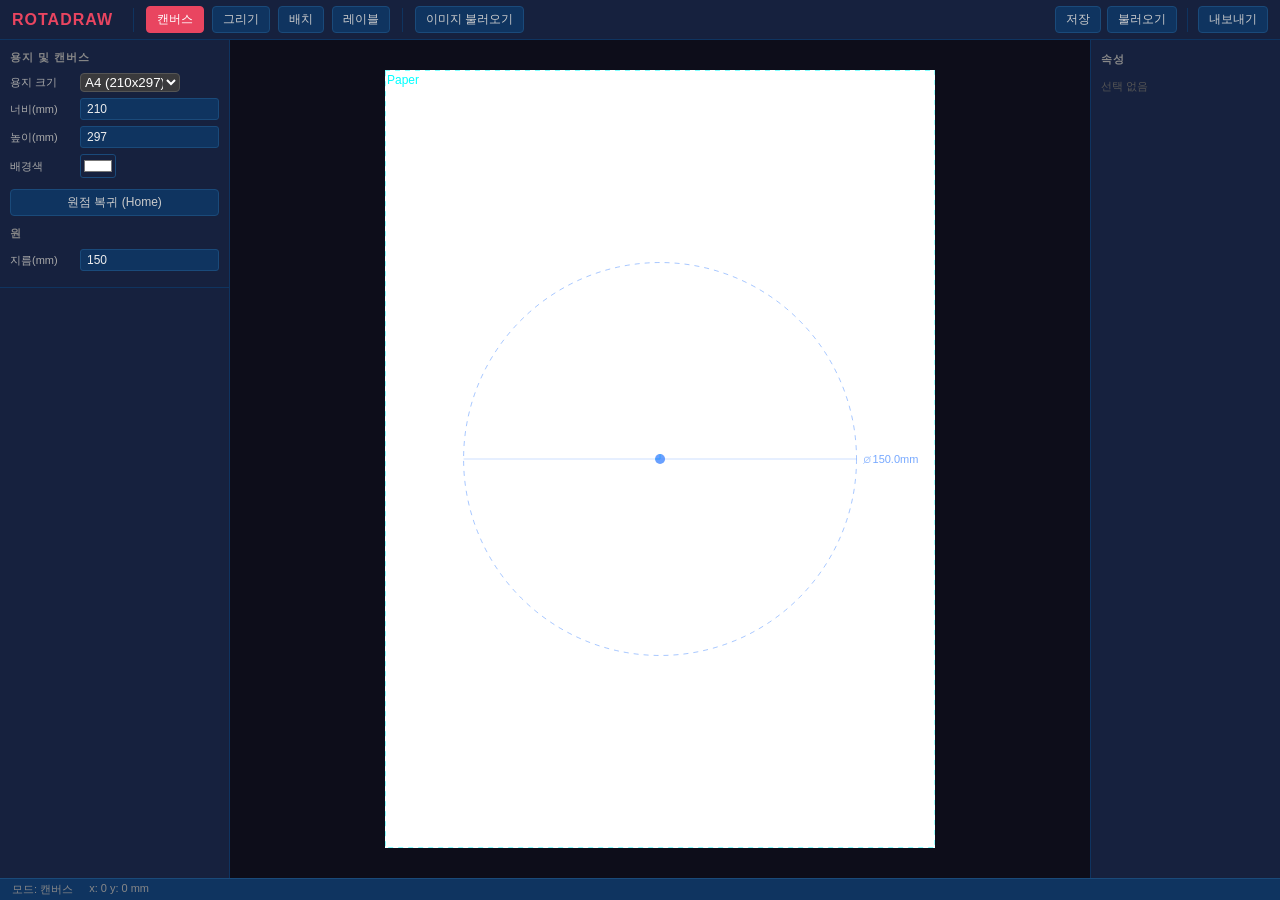
==== index.html @ 568aac41 "1" ====
<!DOCTYPE html>
<html lang="ko">
<head>
<meta charset="UTF-8">
<title>Rotadraw Designer</title>
<link rel="stylesheet" href="css/style.css">
</head>
<body>
<div id="topbar">
  <h1>ROTADRAW</h1>
  <div class="tb-sep"></div>
  <button class="tb-btn active" id="mode-canvas" onclick="setMode('canvas')">캔버스</button>
  <button class="tb-btn" id="mode-draw" onclick="setMode('draw')">그리기</button>
  <button class="tb-btn" id="mode-arrange" onclick="setMode('arrange')">배치</button>
  <button class="tb-btn" id="mode-label" onclick="setMode('label')">레이블</button>
  <div class="tb-sep"></div>
  <button class="tb-btn" onclick="document.getElementById('img-input').click()">이미지 불러오기</button>
  <div id="tb-right">
    <button class="tb-btn" onclick="saveProject()">저장</button>
    <button class="tb-btn" onclick="loadProject()">불러오기</button>
    <div class="tb-sep"></div>
    <button class="tb-btn" onclick="showExportModal()">내보내기</button>
  </div>
</div>
<div id="main">
  <div id="left-panel">
    <div class="panel-section" id="panel-canvas">
      <div class="panel-title">용지 및 캔버스</div>
      <div class="input-row">
        <label>용지 크기</label>
        <select id="pg-size" onchange="onPaperSizeChange(this.value)" style="width:100px;background:#3a3a3c;color:#fff;border:1px solid #555;border-radius:4px;">
          <option value="A4">A4 (210x297)</option>
          <option value="A3">A3 (297x420)</option>
          <option value="Letter">Letter</option>
          <option value="Custom">Custom</option>
        </select>
      </div>
      <div class="input-row"><label>너비(mm)</label><input type="number" id="cv-w" value="210" min="10" max="2000" oninput="onCustomPaperWH('w',this.value)"></div>
      <div class="input-row"><label>높이(mm)</label><input type="number" id="cv-h" value="297" min="10" max="2000" oninput="onCustomPaperWH('h',this.value)"></div>
      <div class="input-row"><label>배경색</label><input type="color" id="cv-bg" value="#ffffff" oninput="render()"></div>
      <button class="tb-btn" style="width:100%;margin-top:5px" onclick="goHome()">원점 복귀 (Home)</button>
      <div class="panel-title" style="margin-top:10px">원</div>
      <div class="input-row"><label>지름(mm)</label><input type="number" id="circle-d" value="150" min="5" max="2000" step="0.5" oninput="circleFromInput()"></div>
    </div>
    <div class="panel-section" id="panel-draw" style="display:none">
      <div class="panel-title">도구</div>
      <button class="panel-btn active" id="tool-spline" onclick="setDrawTool('spline')">맞춤점 스플라인</button>
      <button class="panel-btn" id="tool-line" onclick="setDrawTool('line')">직선</button>
      <button class="panel-btn" id="tool-select" onclick="setDrawTool('select')">선택 / 이동</button>
      <div class="panel-title" style="margin-top:8px">두께 (mm)</div>
      <div class="input-row">
        <input type="range" id="sw-range" min="0.5" max="2" step="0.05" value="1" oninput="onSwRange(this.value)">
        <input type="number" id="sw-num" value="1.00" min="0.5" max="2" step="0.05" style="width:52px;flex:none" oninput="onSwNum(this.value)">
      </div>
      <div style="display:flex;gap:4px;margin-top:8px">
        <button class="panel-btn" style="flex:1;margin:0" onclick="deleteSelectedShape()">삭제</button>
        <button class="panel-btn" style="flex:1;margin:0" onclick="clearAllShapes()">전체삭제</button>
      </div>
      <div style="margin-top:8px;font-size:10px;color:#555;line-height:1.7">
        클릭: 점 추가 · Esc/좌클릭 공간: 완료<br>
        선택모드: 점 클릭 활성화<br>
        우클릭 대칭/자유 모드, 점추가/삭제<br>
        더블클릭 도형 닫기<br>
        Del: 선택 삭제
      </div>
    </div>
    <div class="panel-section" id="panel-arrange" style="display:none">
      <div class="panel-title">그룹</div>
      <button class="panel-btn" onclick="addGroup()">+ 그룹 추가</button>
      <div id="group-list" style="margin-top:6px"></div>
      <div style="margin-top:8px;font-size:10px;color:#555;line-height:1.7">
        클릭 도형의 그룹 선택<br>
        선택 드래그이동: 그룹 배치<br>
        Ctrl+클릭 새그룹복사<br>
        Esc: 선택 해제
      </div>
    </div>
    <div class="panel-section" id="panel-label" style="display:none">
      <div class="panel-title">레이블</div>
      <div id="label-group-list"></div>
      <div class="input-row" style="margin-top:8px"><label>간격(mm)</label>
        <input type="number" id="label-size" value="4" min="1" max="20" step="0.5" oninput="render()">
      </div>
    </div>
  </div>
  <div id="canvas-area">
    <div id="canvas-wrapper">
      <canvas id="bg-canvas"></canvas>
      <canvas id="main-canvas"></canvas>
    </div>
  </div>
  <div id="right-panel">
    <div class="prop-title">속성</div>
    <div id="props-content" style="color:#555">선택 없음</div>
  </div>
</div>
<div id="statusbar">
  <span id="sb-mode">모드: 캔버스</span>
  <span id="sb-pos">x: 0  y: 0 mm</span>
  <span id="sb-info"></span>
</div>
<input type="file" id="img-input" accept="image/*" style="display:none" onchange="onImageFileSelected(event)">
<input type="file" id="proj-input" accept=".rdraw,.json" style="display:none" onchange="onProjectLoaded(event)">
<div class="modal-overlay" id="export-modal" style="display:none" onclick="if(event.target===this)this.style.display='none'">
  <div class="modal">
    <h3>내보내기</h3>
    <div style="display:flex;flex-direction:column;gap:8px">
      <button class="panel-btn" onclick="exportSVG()">SVG 벡터</button>
      <button class="panel-btn" onclick="exportPNG()">PNG (300dpi)</button>
      <button class="panel-btn" onclick="exportPDF()">PDF</button>
      <button class="panel-btn" onclick="exportDXF()">DXF</button>
    </div>
    <div class="modal-btn-row"><button class="btn-secondary" onclick="document.getElementById('export-modal').style.display='none'">닫기</button></div>
  </div>
</div>
<div id="context-menu" style="display:none; position:fixed; background:#16213e; border:1px solid #0f3460; border-radius:4px; padding:4px; z-index:1001; box-shadow:0 4px 6px rgba(0,0,0,0.5);"></div>
<script src="js/globals.js"></script>
<script src="js/math.js"></script>
<script src="js/geometry.js"></script>
<script src="js/render.js"></script>
<script src="js/tools.js"></script>
<script src="js/ui.js"></script>
<script src="js/export.js"></script>
<script src="js/main.js"></script>
</body>
</html>
---- css/style.css ----
* { box-sizing: border-box; margin: 0; padding: 0; }
body { background: #1a1a2e; color: #eee; font-family: 'Segoe UI', sans-serif; height: 100vh; display: flex; flex-direction: column; overflow: hidden; }
#topbar { display: flex; align-items: center; gap: 8px; padding: 6px 12px; background: #16213e; border-bottom: 1px solid #0f3460; flex-shrink: 0; }
#topbar h1 { font-size: 16px; font-weight: 700; color: #e94560; margin-right: 8px; letter-spacing: 1px; }
.tb-sep { width: 1px; height: 24px; background: #0f3460; margin: 0 4px; }
.tb-btn { padding: 4px 10px; background: #0f3460; border: 1px solid #1a4a7a; border-radius: 4px; color: #ccc; font-size: 12px; cursor: pointer; transition: background .15s; white-space: nowrap; }
.tb-btn:hover { background: #1a5a9a; color: #fff; }
.tb-btn.active { background: #e94560; border-color: #e94560; color: #fff; }
#tb-right { margin-left: auto; display: flex; align-items: center; gap: 6px; }
#main { display: flex; flex: 1; overflow: hidden; }
#left-panel { width: 230px; background: #16213e; border-right: 1px solid #0f3460; display: flex; flex-direction: column; flex-shrink: 0; overflow-y: auto; }
.panel-section { padding: 10px; border-bottom: 1px solid #0f3460; }
.panel-title { font-size: 11px; font-weight: 600; color: #888; text-transform: uppercase; letter-spacing: 1px; margin-bottom: 8px; }
.panel-btn { width: 100%; padding: 6px 8px; background: #0f3460; border: 1px solid #1a4a7a; border-radius: 4px; color: #ccc; font-size: 12px; cursor: pointer; text-align: left; margin-bottom: 4px; transition: background .15s; }
.panel-btn:hover { background: #1a5a9a; color: #fff; }
.panel-btn.active { background: #e94560; border-color: #e94560; color: #fff; }
.input-row { display: flex; align-items: center; gap: 6px; margin-bottom: 6px; font-size: 12px; }
.input-row label { width: 64px; color: #aaa; flex-shrink: 0; font-size: 11px; }
.input-row input[type=number], .input-row input[type=text] { flex: 1; background: #0f3460; border: 1px solid #1a4a7a; border-radius: 3px; color: #eee; padding: 3px 6px; font-size: 12px; min-width: 0; }
.input-row input[type=range] { flex: 1; accent-color: #e94560; min-width: 0; }
.input-row input[type=color] { width: 36px; height: 24px; padding: 1px; border: 1px solid #1a4a7a; border-radius: 3px; background: none; cursor: pointer; }
.val-display { width: 44px; text-align: right; font-size: 11px; color: #aaa; flex-shrink: 0; }
#group-list { display: flex; flex-direction: column; gap: 4px; }
.group-item { display: flex; align-items: center; gap: 6px; padding: 5px 8px; background: #0f3460; border-radius: 4px; border: 1px solid #1a4a7a; cursor: pointer; font-size: 12px; }
.group-item:hover { background: #1a5a9a; }
.group-color-dot { width: 12px; height: 12px; border-radius: 50%; flex-shrink: 0; }
.group-del { margin-left: auto; color: #666; font-size: 13px; cursor: pointer; padding: 0 2px; }
.group-del:hover { color: #e94560; }
.group-del.locked { color: #333; pointer-events: none; }
#canvas-area { flex: 1; overflow: hidden; position: relative; background: #0d0d1a; }
#canvas-wrapper { position: absolute; }
#bg-canvas { position: absolute; top: 0; left: 0; pointer-events: none; }
#main-canvas { position: absolute; top: 0; left: 0; }
#right-panel { width: 190px; background: #16213e; border-left: 1px solid #0f3460; flex-shrink: 0; overflow-y: auto; padding: 10px; font-size: 11px; line-height: 1.7; }
.prop-title { font-size: 11px; font-weight: 600; color: #888; text-transform: uppercase; letter-spacing: 1px; margin-bottom: 8px; }
#statusbar { padding: 3px 12px; background: #0f3460; border-top: 1px solid #1a4a7a; font-size: 11px; color: #888; flex-shrink: 0; display: flex; gap: 16px; }
.modal-overlay { position: fixed; inset: 0; background: rgba(0,0,0,.65); display: flex; align-items: center; justify-content: center; z-index: 1000; }
.modal { background: #16213e; border: 1px solid #0f3460; border-radius: 8px; padding: 20px; min-width: 300px; }
.modal h3 { margin-bottom: 14px; color: #e94560; }
.modal-btn-row { display: flex; gap: 8px; justify-content: flex-end; margin-top: 16px; }
.btn-primary { padding: 6px 16px; background: #e94560; border: none; border-radius: 4px; color: #fff; font-size: 13px; cursor: pointer; }
.btn-secondary { padding: 6px 16px; background: #0f3460; border: 1px solid #1a4a7a; border-radius: 4px; color: #ccc; font-size: 13px; cursor: pointer; }
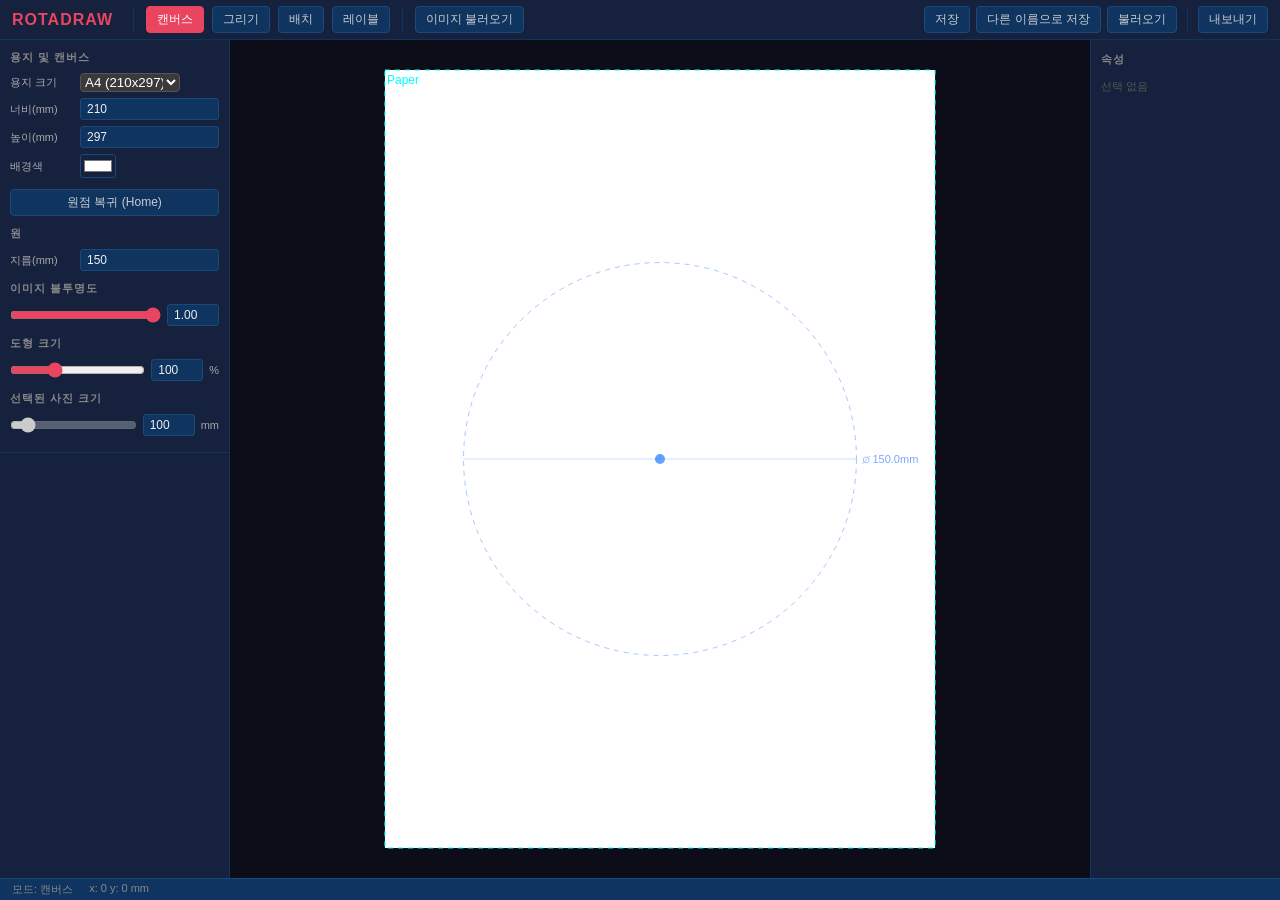
==== commit bdc89e51: "2" ====
--- a/index.html
+++ b/index.html
@@ -17,6 +17,7 @@
   <button class="tb-btn" onclick="document.getElementById('img-input').click()">이미지 불러오기</button>
   <div id="tb-right">
     <button class="tb-btn" onclick="saveProject()">저장</button>
+    <button class="tb-btn" onclick="saveProjectAs()">다른 이름으로 저장</button>
     <button class="tb-btn" onclick="loadProject()">불러오기</button>
     <div class="tb-sep"></div>
     <button class="tb-btn" onclick="showExportModal()">내보내기</button>
@@ -41,16 +42,46 @@
       <button class="tb-btn" style="width:100%;margin-top:5px" onclick="goHome()">원점 복귀 (Home)</button>
       <div class="panel-title" style="margin-top:10px">원</div>
       <div class="input-row"><label>지름(mm)</label><input type="number" id="circle-d" value="150" min="5" max="2000" step="0.5" oninput="circleFromInput()"></div>
+      <div class="panel-title" style="margin-top:10px">이미지 불투명도</div>
+      <div class="input-row">
+        <input type="range" id="img-opacity-range" min="0.05" max="1" step="0.05" value="1" oninput="onImgOpacity(this.value)">
+        <input type="number" id="img-opacity-num" value="1.00" min="0.05" max="1" step="0.05" style="width:52px;flex:none" oninput="onImgOpacityNum(this.value)">
+      </div>
+      <div class="panel-title" style="margin-top:10px">도형 크기</div>
+      <div class="input-row">
+        <input type="range" id="shape-scale-range" min="10" max="300" step="1" value="100" oninput="onShapeScaleRange(this.value)" onchange="onShapeScaleChange()">
+        <input type="number" id="shape-scale-num" value="100" min="10" max="300" step="1" style="width:52px;flex:none" oninput="onShapeScaleNum(this.value)" onchange="onShapeScaleChange()">
+        <span style="font-size:11px;color:#aaa">%</span>
+      </div>
+      <div class="panel-title" style="margin-top:10px">선택된 사진 크기</div>
+      <div class="input-row">
+        <input type="range" id="img-width-range" min="10" max="1000" step="1" value="100" oninput="onImgWidthRange(this.value)" onchange="onImgWidthChange()">
+        <input type="number" id="img-width-num" value="100" min="10" max="1000" step="1" style="width:52px;flex:none" oninput="onImgWidthNum(this.value)" onchange="onImgWidthChange()">
+        <span style="font-size:11px;color:#aaa">mm</span>
+      </div>
     </div>
     <div class="panel-section" id="panel-draw" style="display:none">
       <div class="panel-title">도구</div>
       <button class="panel-btn active" id="tool-spline" onclick="setDrawTool('spline')">맞춤점 스플라인</button>
+      <div id="spline-algo-container" style="margin: 5px 0; padding: 4px; background: #1a1a1c; border-radius: 4px;">
+        <div style="font-size: 10px; color: #8e8e93; margin-bottom: 4px;">스플라인 종류:</div>
+        <div style="display: flex; gap: 4px;">
+          <button class="panel-btn active" id="algo-natural" onclick="setSplineAlgo('natural')" style="font-size: 10px; margin: 0; padding: 4px; flex: 1;">글로벌</button>
+          <button class="panel-btn" id="algo-catmull" onclick="setSplineAlgo('catmull')" style="font-size: 10px; margin: 0; padding: 4px; flex: 1;">캣물</button>
+          <button class="panel-btn" id="algo-bspline" onclick="setSplineAlgo('bspline')" style="font-size: 10px; margin: 0; padding: 4px; flex: 1;">B-스플라인</button>
+        </div>
+      </div>
       <button class="panel-btn" id="tool-line" onclick="setDrawTool('line')">직선</button>
       <button class="panel-btn" id="tool-select" onclick="setDrawTool('select')">선택 / 이동</button>
       <div class="panel-title" style="margin-top:8px">두께 (mm)</div>
       <div class="input-row">
         <input type="range" id="sw-range" min="0.5" max="2" step="0.05" value="1" oninput="onSwRange(this.value)">
         <input type="number" id="sw-num" value="1.00" min="0.5" max="2" step="0.05" style="width:52px;flex:none" oninput="onSwNum(this.value)">
+      </div>
+      <div class="panel-title" style="margin-top:8px">도형 불투명도</div>
+      <div class="input-row">
+        <input type="range" id="shape-opacity-range" min="0.05" max="1" step="0.05" value="1" oninput="onShapeOpacity(this.value)">
+        <input type="number" id="shape-opacity-num" value="1.00" min="0.05" max="1" step="0.05" style="width:52px;flex:none" oninput="onShapeOpacityNum(this.value)">
       </div>
       <div style="display:flex;gap:4px;margin-top:8px">
         <button class="panel-btn" style="flex:1;margin:0" onclick="deleteSelectedShape()">삭제</button>
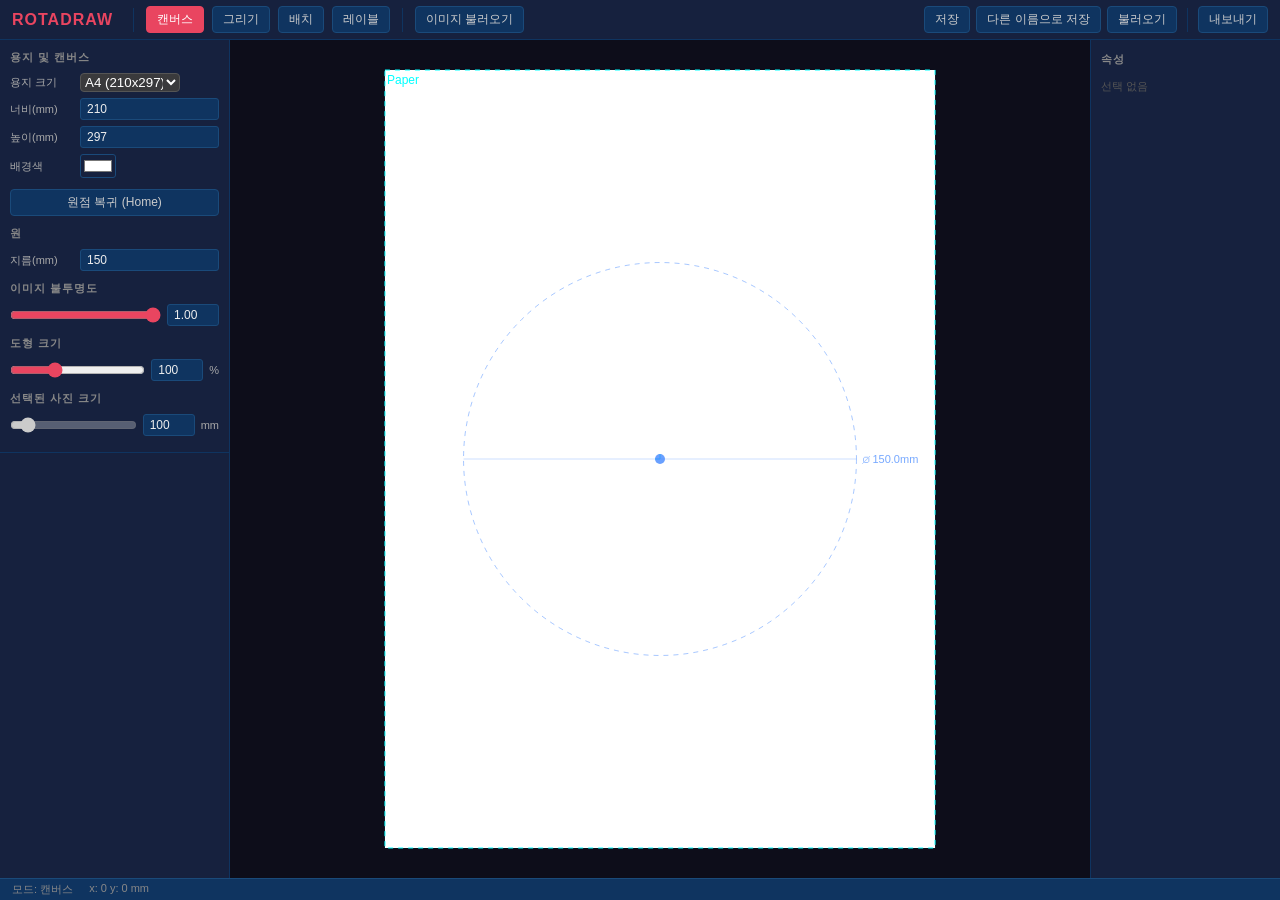
==== commit dbf8c950: "3" ====
--- a/index.html
+++ b/index.html
@@ -135,6 +135,14 @@
 <div class="modal-overlay" id="export-modal" style="display:none" onclick="if(event.target===this)this.style.display='none'">
   <div class="modal">
     <h3>내보내기</h3>
+    <div style="margin-bottom: 12px; display: flex; align-items: center; justify-content: space-between;">
+      <label for="export-target" style="font-size: 14px; font-weight: 600;">SVG 대상:</label>
+      <select id="export-target" style="padding: 4px; border-radius: 4px; border: 1px solid #ccc; font-family: inherit;">
+        <option value="all">전체 (도형+숫자)</option>
+        <option value="shapes">도형만 (구멍 뚫기용)</option>
+        <option value="labels">숫자만 (각인용)</option>
+      </select>
+    </div>
     <div style="display:flex;flex-direction:column;gap:8px">
       <button class="panel-btn" onclick="exportSVG()">SVG 벡터</button>
       <button class="panel-btn" onclick="exportPNG()">PNG (300dpi)</button>
--- a/css/style.css
+++ b/css/style.css
@@ -23,7 +23,23 @@
 #group-list { display: flex; flex-direction: column; gap: 4px; }
 .group-item { display: flex; align-items: center; gap: 6px; padding: 5px 8px; background: #0f3460; border-radius: 4px; border: 1px solid #1a4a7a; cursor: pointer; font-size: 12px; }
 .group-item:hover { background: #1a5a9a; }
-.group-color-dot { width: 12px; height: 12px; border-radius: 50%; flex-shrink: 0; }
+.group-color-dot {
+  width: 16px;
+  height: 16px;
+  border-radius: 50%;
+  border: none;
+  padding: 0;
+  background: none;
+  cursor: pointer;
+  flex-shrink: 0;
+}
+.group-color-dot::-webkit-color-swatch-wrapper {
+  padding: 0;
+}
+.group-color-dot::-webkit-color-swatch {
+  border: none;
+  border-radius: 50%;
+}
 .group-del { margin-left: auto; color: #666; font-size: 13px; cursor: pointer; padding: 0 2px; }
 .group-del:hover { color: #e94560; }
 .group-del.locked { color: #333; pointer-events: none; }
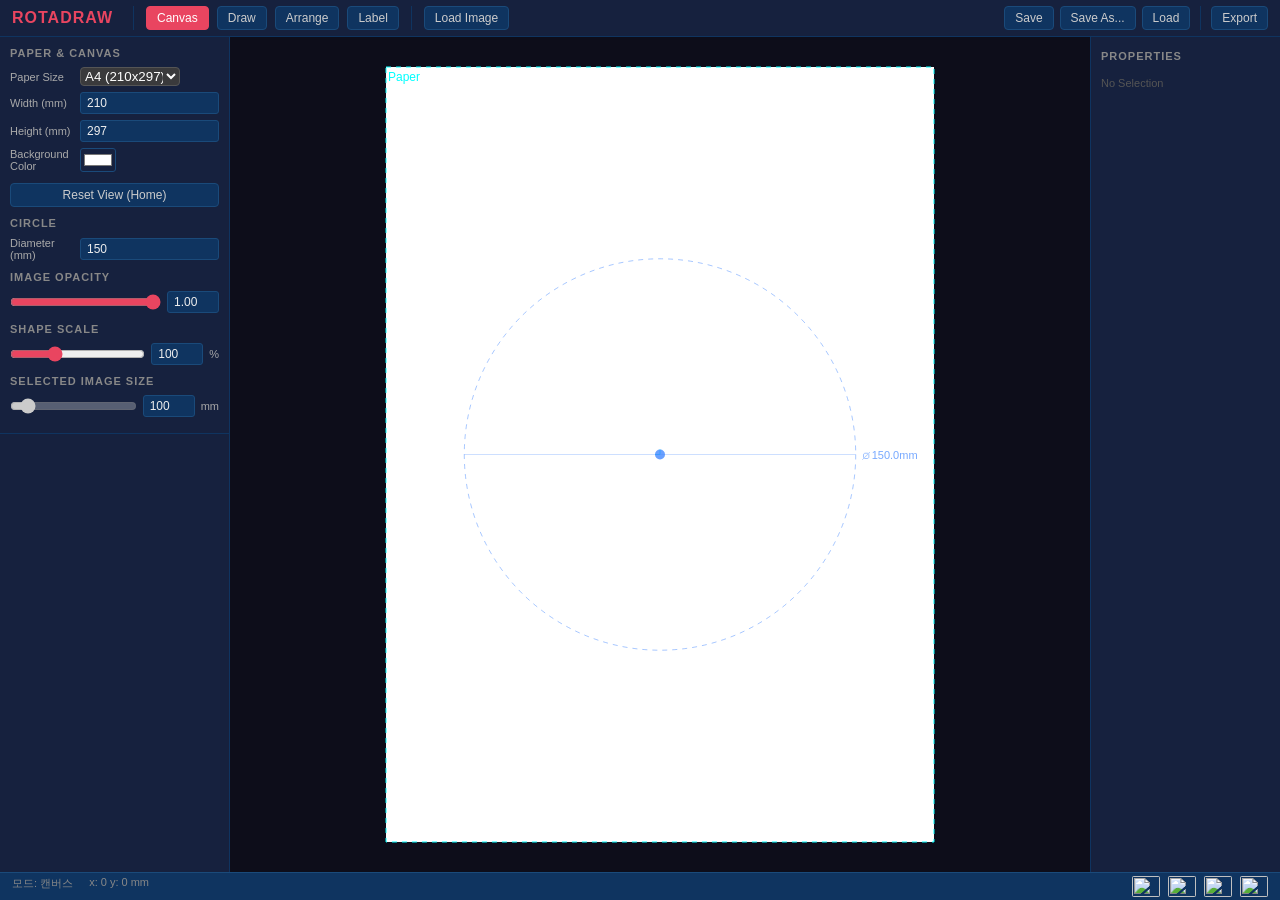
==== commit 216fb84e: "5 이미지 내보내기 수정 7 세그먼트 가시성 수정 언어 추가" ====
--- a/index.html
+++ b/index.html
@@ -9,26 +9,26 @@
 <div id="topbar">
   <h1>ROTADRAW</h1>
   <div class="tb-sep"></div>
-  <button class="tb-btn active" id="mode-canvas" onclick="setMode('canvas')">캔버스</button>
-  <button class="tb-btn" id="mode-draw" onclick="setMode('draw')">그리기</button>
-  <button class="tb-btn" id="mode-arrange" onclick="setMode('arrange')">배치</button>
-  <button class="tb-btn" id="mode-label" onclick="setMode('label')">레이블</button>
+  <button class="tb-btn active" id="mode-canvas" onclick="setMode('canvas')" data-i18n="캔버스">캔버스</button>
+  <button class="tb-btn" id="mode-draw" onclick="setMode('draw')" data-i18n="그리기">그리기</button>
+  <button class="tb-btn" id="mode-arrange" onclick="setMode('arrange')" data-i18n="배치">배치</button>
+  <button class="tb-btn" id="mode-label" onclick="setMode('label')" data-i18n="레이블">레이블</button>
   <div class="tb-sep"></div>
-  <button class="tb-btn" onclick="document.getElementById('img-input').click()">이미지 불러오기</button>
+  <button class="tb-btn" onclick="document.getElementById('img-input').click()" data-i18n="이미지 불러오기">이미지 불러오기</button>
   <div id="tb-right">
-    <button class="tb-btn" onclick="saveProject()">저장</button>
-    <button class="tb-btn" onclick="saveProjectAs()">다른 이름으로 저장</button>
-    <button class="tb-btn" onclick="loadProject()">불러오기</button>
+    <button class="tb-btn" onclick="saveProject()" data-i18n="저장">저장</button>
+    <button class="tb-btn" onclick="saveProjectAs()" data-i18n="다른 이름으로 저장">다른 이름으로 저장</button>
+    <button class="tb-btn" onclick="loadProject()" data-i18n="불러오기">불러오기</button>
     <div class="tb-sep"></div>
-    <button class="tb-btn" onclick="showExportModal()">내보내기</button>
+    <button class="tb-btn" onclick="showExportModal()" data-i18n="내보내기">내보내기</button>
   </div>
 </div>
 <div id="main">
   <div id="left-panel">
     <div class="panel-section" id="panel-canvas">
-      <div class="panel-title">용지 및 캔버스</div>
+      <div class="panel-title" data-i18n="용지 및 캔버스">용지 및 캔버스</div>
       <div class="input-row">
-        <label>용지 크기</label>
+        <label data-i18n="용지 크기">용지 크기</label>
         <select id="pg-size" onchange="onPaperSizeChange(this.value)" style="width:100px;background:#3a3a3c;color:#fff;border:1px solid #555;border-radius:4px;">
           <option value="A4">A4 (210x297)</option>
           <option value="A3">A3 (297x420)</option>
@@ -36,24 +36,24 @@
           <option value="Custom">Custom</option>
         </select>
       </div>
-      <div class="input-row"><label>너비(mm)</label><input type="number" id="cv-w" value="210" min="10" max="2000" oninput="onCustomPaperWH('w',this.value)"></div>
-      <div class="input-row"><label>높이(mm)</label><input type="number" id="cv-h" value="297" min="10" max="2000" oninput="onCustomPaperWH('h',this.value)"></div>
-      <div class="input-row"><label>배경색</label><input type="color" id="cv-bg" value="#ffffff" oninput="render()"></div>
-      <button class="tb-btn" style="width:100%;margin-top:5px" onclick="goHome()">원점 복귀 (Home)</button>
-      <div class="panel-title" style="margin-top:10px">원</div>
-      <div class="input-row"><label>지름(mm)</label><input type="number" id="circle-d" value="150" min="5" max="2000" step="0.5" oninput="circleFromInput()"></div>
-      <div class="panel-title" style="margin-top:10px">이미지 불투명도</div>
+      <div class="input-row"><label data-i18n="너비(mm)">너비(mm)</label><input type="number" id="cv-w" value="210" min="10" max="2000" oninput="onCustomPaperWH('w',this.value)"></div>
+      <div class="input-row"><label data-i18n="높이(mm)">높이(mm)</label><input type="number" id="cv-h" value="297" min="10" max="2000" oninput="onCustomPaperWH('h',this.value)"></div>
+      <div class="input-row"><label data-i18n="배경색">배경색</label><input type="color" id="cv-bg" value="#ffffff" oninput="render()"></div>
+      <button class="tb-btn" style="width:100%;margin-top:5px" onclick="goHome()" data-i18n="원점 복귀 (Home)">원점 복귀 (Home)</button>
+      <div class="panel-title" style="margin-top:10px" data-i18n="원">원</div>
+      <div class="input-row"><label data-i18n="지름(mm)">지름(mm)</label><input type="number" id="circle-d" value="150" min="5" max="2000" step="0.5" oninput="circleFromInput()"></div>
+      <div class="panel-title" style="margin-top:10px" data-i18n="이미지 불투명도">이미지 불투명도</div>
       <div class="input-row">
         <input type="range" id="img-opacity-range" min="0.05" max="1" step="0.05" value="1" oninput="onImgOpacity(this.value)">
         <input type="number" id="img-opacity-num" value="1.00" min="0.05" max="1" step="0.05" style="width:52px;flex:none" oninput="onImgOpacityNum(this.value)">
       </div>
-      <div class="panel-title" style="margin-top:10px">도형 크기</div>
+      <div class="panel-title" style="margin-top:10px" data-i18n="도형 크기">도형 크기</div>
       <div class="input-row">
         <input type="range" id="shape-scale-range" min="10" max="300" step="1" value="100" oninput="onShapeScaleRange(this.value)" onchange="onShapeScaleChange()">
         <input type="number" id="shape-scale-num" value="100" min="10" max="300" step="1" style="width:52px;flex:none" oninput="onShapeScaleNum(this.value)" onchange="onShapeScaleChange()">
         <span style="font-size:11px;color:#aaa">%</span>
       </div>
-      <div class="panel-title" style="margin-top:10px">선택된 사진 크기</div>
+      <div class="panel-title" style="margin-top:10px" data-i18n="선택된 사진 크기">선택된 사진 크기</div>
       <div class="input-row">
         <input type="range" id="img-width-range" min="10" max="1000" step="1" value="100" oninput="onImgWidthRange(this.value)" onchange="onImgWidthChange()">
         <input type="number" id="img-width-num" value="100" min="10" max="1000" step="1" style="width:52px;flex:none" oninput="onImgWidthNum(this.value)" onchange="onImgWidthChange()">
@@ -61,57 +61,65 @@
       </div>
     </div>
     <div class="panel-section" id="panel-draw" style="display:none">
-      <div class="panel-title">도구</div>
-      <button class="panel-btn active" id="tool-spline" onclick="setDrawTool('spline')">맞춤점 스플라인</button>
+      <div class="panel-title" data-i18n="도구">도구</div>
+      <button class="panel-btn active" id="tool-spline" onclick="setDrawTool('spline')" data-i18n="맞춤점 스플라인">맞춤점 스플라인</button>
       <div id="spline-algo-container" style="margin: 5px 0; padding: 4px; background: #1a1a1c; border-radius: 4px;">
-        <div style="font-size: 10px; color: #8e8e93; margin-bottom: 4px;">스플라인 종류:</div>
+        <div style="font-size: 10px; color: #8e8e93; margin-bottom: 4px;" data-i18n="스플라인 종류:">스플라인 종류:</div>
         <div style="display: flex; gap: 4px;">
-          <button class="panel-btn active" id="algo-natural" onclick="setSplineAlgo('natural')" style="font-size: 10px; margin: 0; padding: 4px; flex: 1;">글로벌</button>
-          <button class="panel-btn" id="algo-catmull" onclick="setSplineAlgo('catmull')" style="font-size: 10px; margin: 0; padding: 4px; flex: 1;">캣물</button>
-          <button class="panel-btn" id="algo-bspline" onclick="setSplineAlgo('bspline')" style="font-size: 10px; margin: 0; padding: 4px; flex: 1;">B-스플라인</button>
+          <button class="panel-btn active" id="algo-natural" onclick="setSplineAlgo('natural')" style="font-size: 10px; margin: 0; padding: 4px; flex: 1;" data-i18n="글로벌">글로벌</button>
+          <button class="panel-btn" id="algo-catmull" onclick="setSplineAlgo('catmull')" style="font-size: 10px; margin: 0; padding: 4px; flex: 1;" data-i18n="캣물">캣물</button>
+          <button class="panel-btn" id="algo-bspline" onclick="setSplineAlgo('bspline')" style="font-size: 10px; margin: 0; padding: 4px; flex: 1;" data-i18n="B-스플라인">B-스플라인</button>
         </div>
       </div>
-      <button class="panel-btn" id="tool-line" onclick="setDrawTool('line')">직선</button>
-      <button class="panel-btn" id="tool-select" onclick="setDrawTool('select')">선택 / 이동</button>
-      <div class="panel-title" style="margin-top:8px">두께 (mm)</div>
+      <button class="panel-btn" id="tool-line" onclick="setDrawTool('line')" data-i18n="직선">직선</button>
+      <button class="panel-btn" id="tool-select" onclick="setDrawTool('select')" data-i18n="선택 / 이동">선택 / 이동</button>
+      <div class="panel-title" style="margin-top:8px" data-i18n="두께 (mm)">두께 (mm)</div>
       <div class="input-row">
         <input type="range" id="sw-range" min="0.5" max="2" step="0.05" value="1" oninput="onSwRange(this.value)">
         <input type="number" id="sw-num" value="1.00" min="0.5" max="2" step="0.05" style="width:52px;flex:none" oninput="onSwNum(this.value)">
       </div>
-      <div class="panel-title" style="margin-top:8px">도형 불투명도</div>
+      <div class="panel-title" style="margin-top:8px" data-i18n="도형 불투명도">도형 불투명도</div>
       <div class="input-row">
         <input type="range" id="shape-opacity-range" min="0.05" max="1" step="0.05" value="1" oninput="onShapeOpacity(this.value)">
         <input type="number" id="shape-opacity-num" value="1.00" min="0.05" max="1" step="0.05" style="width:52px;flex:none" oninput="onShapeOpacityNum(this.value)">
       </div>
       <div style="display:flex;gap:4px;margin-top:8px">
-        <button class="panel-btn" style="flex:1;margin:0" onclick="deleteSelectedShape()">삭제</button>
-        <button class="panel-btn" style="flex:1;margin:0" onclick="clearAllShapes()">전체삭제</button>
+        <button class="panel-btn" style="flex:1;margin:0" onclick="deleteSelectedShape()" data-i18n="삭제">삭제</button>
+        <button class="panel-btn" style="flex:1;margin:0" onclick="clearAllShapes()" data-i18n="전체삭제">전체삭제</button>
       </div>
       <div style="margin-top:8px;font-size:10px;color:#555;line-height:1.7">
-        클릭: 점 추가 · Esc/좌클릭 공간: 완료<br>
+        <span data-i18n="help_draw">클릭: 점 추가 · Esc/좌클릭 공간: 완료<br>
         선택모드: 점 클릭 활성화<br>
         우클릭 대칭/자유 모드, 점추가/삭제<br>
         더블클릭 도형 닫기<br>
-        Del: 선택 삭제
+        Del: 선택 삭제</span>
       </div>
     </div>
     <div class="panel-section" id="panel-arrange" style="display:none">
-      <div class="panel-title">그룹</div>
-      <button class="panel-btn" onclick="addGroup()">+ 그룹 추가</button>
+      <div class="panel-title" data-i18n="배치 도구">배치 도구</div>
+      <div style="display:flex; gap:6px; margin-bottom:8px; align-items:center;">
+        <label style="font-size:12px; color:#ddd; margin-right:4px;" data-i18n="총 그룹 수">총 그룹 수</label>
+        <input type="number" id="random-group-count" value="4" min="2" max="20" style="width:40px; background:#0f3460; border:1px solid #1a4a7a; border-radius:3px; color:#eee; padding:3px; font-size:12px;">
+        <button class="panel-btn" onclick="generateRandomLayout()" style="margin:0; padding:4px 8px; flex:1;" data-i18n="랜덤 분산 배치">랜덤 분산 배치</button>
+      </div>
+      <div class="panel-title" data-i18n="그룹">그룹</div>
+      <button class="panel-btn" onclick="addGroup()" data-i18n="새 그룹 생성">+ 그룹 추가</button>
       <div id="group-list" style="margin-top:6px"></div>
       <div style="margin-top:8px;font-size:10px;color:#555;line-height:1.7">
-        클릭 도형의 그룹 선택<br>
+        <span data-i18n="help_arrange">클릭 도형의 그룹 선택<br>
         선택 드래그이동: 그룹 배치<br>
         Ctrl+클릭 새그룹복사<br>
-        Esc: 선택 해제
+        Esc: 선택 해제</span>
       </div>
     </div>
     <div class="panel-section" id="panel-label" style="display:none">
-      <div class="panel-title">레이블</div>
-      <div id="label-group-list"></div>
-      <div class="input-row" style="margin-top:8px"><label>간격(mm)</label>
+      <div class="panel-title" data-i18n="레이블 옵션">레이블 옵션</div>
+      <div class="input-row" style="margin-bottom:8px">
+        <label data-i18n="폰트 크기(mm)">폰트 크기(mm)</label>
         <input type="number" id="label-size" value="4" min="1" max="20" step="0.5" oninput="render()">
       </div>
+      <div class="panel-title" data-i18n="그룹 레이블">그룹 레이블</div>
+      <div id="label-group-list"></div>
     </div>
   </div>
   <div id="canvas-area">
@@ -121,38 +129,60 @@
     </div>
   </div>
   <div id="right-panel">
-    <div class="prop-title">속성</div>
-    <div id="props-content" style="color:#555">선택 없음</div>
+    <div class="prop-title" data-i18n="속성">속성</div>
+    <div id="props-content" style="color:#555" data-i18n="선택 없음">선택 없음</div>
   </div>
 </div>
 <div id="statusbar">
-  <span id="sb-mode">모드: 캔버스</span>
+  <span id="sb-mode" data-i18n="모드: ">모드: 캔버스</span>
   <span id="sb-pos">x: 0  y: 0 mm</span>
   <span id="sb-info"></span>
+  
+  <div id="lang-selector" style="margin-left:auto; display:flex; gap:8px; align-items:center; cursor:pointer;">
+    <img src="https://flagcdn.com/kr.svg" onclick="setLanguage('ko')" title="한국어" style="height:21px; width:28px; border-radius:2px;">
+    <img src="https://flagcdn.com/jp.svg" onclick="setLanguage('ja')" title="日本語" style="height:21px; width:28px; border-radius:2px;">
+    <img src="https://flagcdn.com/us.svg" onclick="setLanguage('en')" title="English" style="height:21px; width:28px; border-radius:2px;">
+    <img src="https://flagcdn.com/cn.svg" onclick="setLanguage('zh')" title="中文" style="height:21px; width:28px; border-radius:2px;">
+  </div>
 </div>
 <input type="file" id="img-input" accept="image/*" style="display:none" onchange="onImageFileSelected(event)">
 <input type="file" id="proj-input" accept=".rdraw,.json" style="display:none" onchange="onProjectLoaded(event)">
 <div class="modal-overlay" id="export-modal" style="display:none" onclick="if(event.target===this)this.style.display='none'">
   <div class="modal">
-    <h3>내보내기</h3>
+    <h3 data-i18n="내보내기">내보내기</h3>
+    <div style="margin-bottom: 8px; display: flex; align-items: center; justify-content: space-between;">
+      <label for="export-target" style="font-size: 14px; font-weight: 600;" data-i18n="내보내기 대상:">내보내기 대상:</label>
+      <select id="export-target" style="padding: 4px; border-radius: 4px; border: 1px solid #ccc; font-family: inherit;">
+        <option value="all" data-i18n="전체 (도형+숫자)">전체 (도형+숫자)</option>
+        <option value="shapes" data-i18n="도형만 (구멍 뚫기용)">도형만 (구멍 뚫기용)</option>
+        <option value="labels" data-i18n="숫자만 (각인용)">숫자만 (각인용)</option>
+      </select>
+    </div>
+    <div style="margin-bottom: 8px; display: flex; align-items: center; justify-content: space-between;">
+      <label for="export-font" style="font-size: 14px; font-weight: 600;" data-i18n="숫자 스타일:">숫자 스타일:</label>
+      <select id="export-font" style="padding: 4px; border-radius: 4px; border: 1px solid #ccc; font-family: inherit;">
+        <option value="vector" data-i18n="일반 폰트 곡선 벡터">일반 폰트 곡선 벡터</option>
+        <option value="7seg" data-i18n="7-세그먼트 (육각형)">7-세그먼트 (육각형)</option>
+      </select>
+    </div>
     <div style="margin-bottom: 12px; display: flex; align-items: center; justify-content: space-between;">
-      <label for="export-target" style="font-size: 14px; font-weight: 600;">SVG 대상:</label>
-      <select id="export-target" style="padding: 4px; border-radius: 4px; border: 1px solid #ccc; font-family: inherit;">
-        <option value="all">전체 (도형+숫자)</option>
-        <option value="shapes">도형만 (구멍 뚫기용)</option>
-        <option value="labels">숫자만 (각인용)</option>
+      <label for="export-count" style="font-size: 14px; font-weight: 600;" data-i18n="핸들 좌측에 도형 수 표시:">핸들 좌측에 도형 수 표시:</label>
+      <select id="export-count" style="padding: 4px; border-radius: 4px; border: 1px solid #ccc; font-family: inherit;">
+        <option value="yes" data-i18n="표시 켜기">표시 켜기</option>
+        <option value="no" data-i18n="표시 끄기">표시 끄기</option>
       </select>
     </div>
     <div style="display:flex;flex-direction:column;gap:8px">
-      <button class="panel-btn" onclick="exportSVG()">SVG 벡터</button>
-      <button class="panel-btn" onclick="exportPNG()">PNG (300dpi)</button>
-      <button class="panel-btn" onclick="exportPDF()">PDF</button>
-      <button class="panel-btn" onclick="exportDXF()">DXF</button>
+      <button class="panel-btn" onclick="exportSVG()" data-i18n="SVG 벡터">SVG 벡터</button>
+      <button class="panel-btn" onclick="exportPNG()" data-i18n="PNG (300dpi)">PNG (300dpi)</button>
+      <button class="panel-btn" onclick="exportPDF()" data-i18n="PDF">PDF</button>
+      <button class="panel-btn" onclick="exportDXF()" data-i18n="DXF">DXF</button>
     </div>
-    <div class="modal-btn-row"><button class="btn-secondary" onclick="document.getElementById('export-modal').style.display='none'">닫기</button></div>
+    <div class="modal-btn-row"><button class="btn-secondary" onclick="document.getElementById('export-modal').style.display='none'" data-i18n="닫기">닫기</button></div>
   </div>
 </div>
 <div id="context-menu" style="display:none; position:fixed; background:#16213e; border:1px solid #0f3460; border-radius:4px; padding:4px; z-index:1001; box-shadow:0 4px 6px rgba(0,0,0,0.5);"></div>
+<script src="js/lang.js"></script>
 <script src="js/globals.js"></script>
 <script src="js/math.js"></script>
 <script src="js/geometry.js"></script>
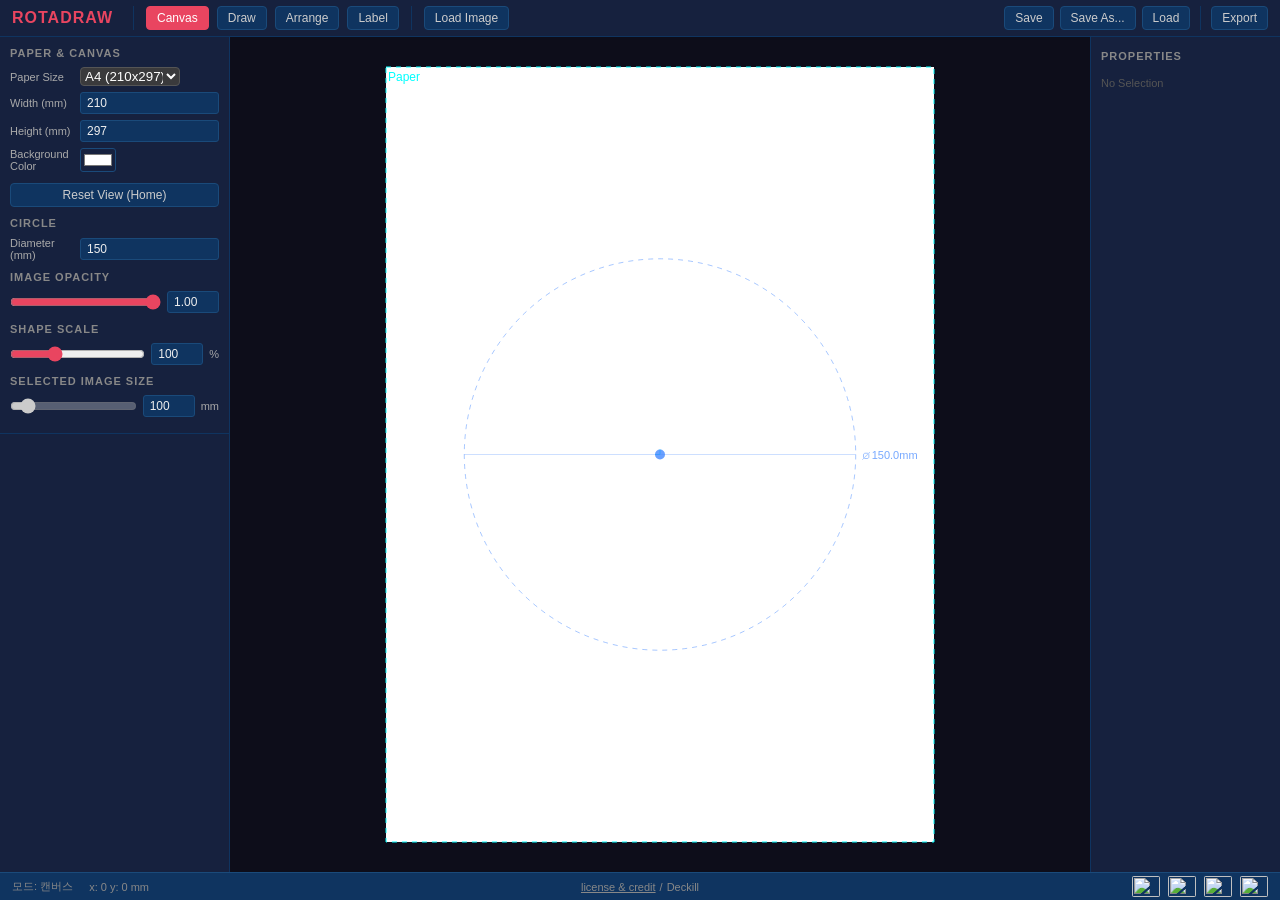
==== commit f5b72d28: "legal update" ====
--- a/index.html
+++ b/index.html
@@ -1,4 +1,45 @@
 <!DOCTYPE html>
+<!--/////////////////////////////////////<,..,11111111,.,,,,,,,,,,,,,,,,,,,........,l1111111111111111111111111
+r/////////////////////////////////////-,...,,,,,,,,,,,,,,,,,,,,,,,.,....,,,,,........,111111111111111111111111
+r////////////////////////////////////l,,,,,,,,,,,,,,,,..,,,,.........................,-111-<ll,,,,,,,l<--11111
+r////////////1l1//////////////////-l,..,,..,..,,.....,,,,,,,,,,.,,,,,,,ll<----<<ll,.,l11,.,-/rrrcc1l,,,,,,,l-1
+r////////////l,,,1//////////////-,.,ll,,<1<,,llllll,.,,-<------------<<<l,,,,..,,<-1111l,,-11<,,.,l<1111111111
+r////////////,,r/<lll1///////1-l,,,,,,,,,..,,,,,,,,,-rrrrrrrrrrrrr/1/---------1-1-,,,.,,.,,,,,-111111111111111
+//////////////l,-rrc/1<ll<1rcJZJJZJJJcrrrrrccrrrrrrrrrrrrrrrrrrrrrrrrrr11-------------11l,,.,ll-11111111111111
+///////////////<l,,-1/rrrcJJJZZZZZc/11rrrcccrccrrrrrrrrrrrrrrrrrrrrrr/11------<<<-------------,,,.,l-111111111
+l,1///////1-l,,,,.,,lll-/rrrcccr,.,l<l,,/ZZZZZJJJcrrrrrrrrrrrrrrr///////rrrrrrrrrrrrrrr/1--------1<,,,,,-11111
+M,l//1l,,,,<1/crcrrrrrrrrcrrrrr-,.,,l</cZZZJZZJZJrrrrrrrrrrrrrrrrrrrrrrrrrrrrrrrrrr-<l</rrrrrr/11------l..,l/1
+@Z-,,,lrcrrrrrrr///rrrrrrcrc/-l1rrrJJJZJZZZJcrrrrrrrrrcJZJJccrrrrrrrrrrrrrrrrrrrc-,,ll,,-crrrrr1///1------<,,,
+@@@M,,/rrrrc11/rrcrrrrrrrc1,,rrrrrrrrrrrrrrrrrrrrrrrcJJZZZJccrrrrrrrrrrrrrrrrcJJJJJcrr/rrr1,,/rr<,,,/r/11----l
+@@@@@-,<r11/rrrrrrrrrrrcrl,<rrrrrrrrrrrrrrrrrrrrrrrrrrrcrrrrrcrrrrrrrrrrrrrcJJZZZJJJJcrrr1,,llllll,.1rrrr/11-,
+@@@@@@-.,rrrrrrrrrrrrr1/l,lcr/1-<<<<<<<<--111rrrrrrrrrrrrrrrrcrrrrrrrrrrr-rJJJZJZJZJJcrrrr1l,,,,,l-/rccrrrr,.,
+@@@@@@@l,cr-<l,,,,,,,l<<,,,-<<<<<<<<<<<<<<<<<<-<l,1r//////rrrrrrrrrrrrrc-lcJJJJJZJJJccrrrccccrrrccc-,,,,-rr/,,
+@@@@@@@<,lJ@@@@@@@@@@Ml,,,,,,<<<<<<<<l,,,,,,,.,-,,<<<<<<<<--11//rrrrrrr1,1rrcJJJJJcrrrrrrcJJJcrrcJ/,,,,,-rrrr,
+,,</r-,J@@@@@@@@@@@@@@@@/,,,,<<<<<<<<,,,,,,<<<,,,l<<<<<<<<<<<<<<11/rrrr<,/rrrrrrrrrrrrrrrccccrrcJJJJrrcJccr1,.
+,,,l<r@@@@@@@@@@@@@@@@@@@Ml,,<<<<<<<<<<<l,l1r-,,.,l<<<<<<<<<<<<<<<<11//,,/rrrrrrrrrrrrrrrrrrrrrcJJJJJJJJccrrc,
+,,,-c@@@@@@@@@@@@@@@@@@@@@Ml.,,,,,,l<<-,.laMMMl,ll<<<<<<<<<<<<<<<<<<<11,l/rrrrrrrrrrrrrrrrrrrrrrrJJJJJJccrrrrr
+,,l1@@@@@@@@@@@@@@@@@@@@@@@a,,,,,,,,.,,,,MMMM@,,<<<<<<<<<<<<<<<<<<<<<<l,,<1//rrrrrrrrrrrrrrrrrrrrrcccccrrrrrrr
+,,l@@@@@@@@@@@@@@@@@@@@@@@@@@Marl,,,,,,,,,lJ@M,,<<<<<<<<<<<<<<<<<<<<<<l,,l<<<-1/rrrrrrrrrrrrrrrrrrrrrrrrrrrrrr
+,lJ@@@@@@@@@@@@@@@@@@@@@@@@@@@@a,.,,,.,,,,,,,a1.l-<<<<<<<<<<<<<<<<<<<<l,,,<<<<<<-/rrrrrrrrrrrrrrrrrrrrrrrrrrrr
+,,@@@@@@@@@@@@@@@@@@@@@@@@@@@d,,,ll,,,l,,,,,.-Jl,-----<----<<<<<<<<<<<,l,,<<l,.,,,,l-crrrrrrrrrrrrrrrrrrrrrrrr
+,<@@@@@@@@@@@@@@@@@@@@@@@@@@J.d@@,,,.,l,l,,,,M@c,.-------------<-<<<<,.l/,,<l,,,l<<<l,ll/rrcrrrrcrrrrrrrrrrrrr
+,r@@@@@@@@@@@@@@@M@@@@@@@@@Z,lZacrl,.,,.,,,,,@@@Jl,l--------------<-<,,-a-,,<<<<l,..,,ll,,rrr1/rrrrrrrrrrrrr/,
+,M@@@@@@@@@@@@@@@@@@@@@@@@@/,lrrrr-l<1///l,,J@@@@Mr,,---------<,,,,,,,,l/Zrl,l<<<<<<<l,,,-rrrl-crrrrrrrrrr/,,,
+,J@@@@@@@@@@@@@@@@@@@@@@@@@@l,ZZZZcrrrrr/,,@@@@@@@@Md<,,l-------<l,,,,,,,,,,,,,,,<-<<<<<-/rr/,<crrrrrrrr,,,-/r
+,/@@@@@@@@@@@@@@@@@@@@@@@@@@@/,-JaaaZc1,l@@@@@@@@@@@@@MaJ,,,,,ll<l<,l,,,,..,,,,,,..,,,<<<-1r/,,rrrrrrc-,rrrrrr
+,l@@@@@@@@@@@@@@@@@@@@@@@@@@@@@@a-lllc@@@@@@@@@@@@@@@@@@@@@MMMMMdMM,.,,,l,,,,,,,,,l,,,.,,<-//,,,lcrrr/,,rrrrrr
+,l@@@@@@@@@@@@@@@@@@@@@@@@@@@@@@@@@@@@@@@@@@@@@@@@@@@@@@@@@@@@@@@M,<@@@,l,,,,,,,l,.,,,,,,..l/,,1l,,<rrl,,/rrrc
+,,J@@@@@@@@@@@@@@@@@@@@@@@@@@@@@@@@@@@@@@@@@@@@@@@@@@@@@@@@@@@@@@r,rMM11<,,,..,,,,,,,,,,,,,,.1,,/rr/,,,,,,-rrr
+,,,@@@@@@@@@@@@@@@@@@@@@@@@@@@@@@@@@@@@@@@@@@@@@@@@@@@@@@@@@@@@@@Z,<rrrr1-l<-<l,ll,,,,ZMMJl,,,,l/rrrrrrrcrrrrr
+,,,,@@@@@@@@@@@@@@@@@@@@@@@@@@@@@@@@@@@@@@@@@drcM@@@@@@@@@@@@@@@@@a<,ZdadZ-<llll,l,,r@@@@@@@r,lrrrrrrrrrrrrrrr
+,,,,lZ@@@@@@@@@@@@@@@@@@@@@@@@@@@@@@@@@@@@@@@@@@@@@@@@@@@@@@@@@@@@@@@M//dM@@@@@@@@@@@@@@@@@<,l1rrrrrrrrrrrrrrr
+,,,,,,1@@@@@@@@@@@@@@@@@@@@@@@@@@@@@@@@@@@@@@@@@@@@@@@@@@@@@@@@@@@@@@@@@@@@@@@@@@@@@@@@@@Z,,<-/rrrrrr-<rrrrrrr
+,,,,,,,,-@@@@@@@@@@@@@@@@@@@@@@@@@@@@@@@@@@@@@@@@@@@@@@@@@@@@@@@@@@@@@@@@@@@@@@@@@@@@@@/,,l,,,<-/1l,<--1//rrrr
+,,,,,,,,,,l-@@@@@@@@@@@@@@@@@@@@@@@@@@@@@@@@@@@@@@@@@@@@@@@@@@@@@@@@@@@@@@@@@@@@@@@@Ml,,,lJ@@@@@@crrd@@@@MJ--,
+,,,,,,,,,,,,,llr@@@@@@@@@@@@@@@@@@@@@@@@@@@@@@@@@@@@@@@@@@@@@@@@@@@@@@@@@@@@@@@Z1l,,,l,<@@@@@@@@@@@@@@@@@@@@@@
+,,,,,,,,,,,,,,,,,,,--cd@@@@@@@@@@@@@@@@@@@@@@@@@@@@@@@@@@@@@@@@@@@@@@@@@@@@@@@@@Md-J1-<@@@@@@@@@@@@@@@@@@@@@@@
+,,,,,,,,,,,,,,,,,,,,,,,,,,.,.,,,<<-/ZcJJJdZZZJrcr-//1/1<<<<-l,,,,,l,,llllll<lll,,ll,,,l/@Mar/----ra@@@@@@MMMa/
+-->
 <html lang="ko">
 <head>
 <meta charset="UTF-8">
@@ -133,11 +174,19 @@
     <div id="props-content" style="color:#555" data-i18n="선택 없음">선택 없음</div>
   </div>
 </div>
-<div id="statusbar">
-  <span id="sb-mode" data-i18n="모드: ">모드: 캔버스</span>
-  <span id="sb-pos">x: 0  y: 0 mm</span>
-  <span id="sb-info"></span>
+<div id="statusbar" style="position: relative; align-items: center;">
+  <div style="display:flex; gap:16px; align-items:center;">
+    <span id="sb-mode" data-i18n="모드: ">모드: 캔버스</span>
+    <span id="sb-pos">x: 0  y: 0 mm</span>
+    <span id="sb-info"></span>
+  </div>
   
+  <div style="position:absolute; left:50%; transform:translateX(-50%); display:flex; gap:4px; align-items:center;">
+    <span style="cursor:pointer; text-decoration:underline;" onclick="document.getElementById('license-modal').style.display='flex'">license & credit</span>
+    <span> / </span>
+    <a href="https://www.youtube.com/@ButterDeckill" target="_blank" style="color:#888; text-decoration:none; cursor:pointer;" onmouseover="this.style.textDecoration='underline'" onmouseout="this.style.textDecoration='none'">Deckill</a>
+  </div>
+
   <div id="lang-selector" style="margin-left:auto; display:flex; gap:8px; align-items:center; cursor:pointer;">
     <img src="https://flagcdn.com/kr.svg" onclick="setLanguage('ko')" title="한국어" style="height:21px; width:28px; border-radius:2px;">
     <img src="https://flagcdn.com/jp.svg" onclick="setLanguage('ja')" title="日本語" style="height:21px; width:28px; border-radius:2px;">
@@ -147,6 +196,25 @@
 </div>
 <input type="file" id="img-input" accept="image/*" style="display:none" onchange="onImageFileSelected(event)">
 <input type="file" id="proj-input" accept=".rdraw,.json" style="display:none" onchange="onProjectLoaded(event)">
+
+<div class="modal-overlay" id="license-modal" style="display:none" onclick="if(event.target===this)this.style.display='none'">
+  <div class="modal" style="max-width: 450px; line-height: 1.6;">
+    <h3 data-i18n="라이선스 및 크레딧">라이선스 및 크레딧</h3>
+    <div style="max-height: 400px; overflow-y: auto; font-size: 13px; color: #ccc;">
+      <h4 style="color:#fff; margin-bottom: 4px;">Rotadraw Designer</h4>
+      <p style="margin-bottom: 8px;">Copyright &copy; 2026 Deckill.</p>
+      <div style="margin-bottom: 12px; background: #0f3460; padding: 10px; border-radius: 4px; border-left: 3px solid #e94560;">
+        <strong style="color:#fff;" data-i18n="무료 및 상업적 이용 허용">무료 및 상업적 이용 허용 (Free for Commercial Use)</strong><br>
+        <span style="font-size: 12px; color: #ddd; display: inline-block; margin-top: 4px;" data-i18n="license_desc">이 도구는 누구나 무료로 사용할 수 있으며, 이 도구를 사용하여 제작한 모든 결과물(디자인, 도면 등)은 개인적/상업적 목적에 제한 없이 자유롭게 사용할 수 있습니다.</span>
+      </div>
+      
+      <h4 style="color:#fff; margin-bottom: 4px;">Flag Icons</h4>
+      <p style="margin-bottom: 12px;">Flags are provided by <a href="https://flagcdn.com" target="_blank" style="color:#e94560;">flagcdn.com</a></p>
+    </div>
+    <div class="modal-btn-row"><button class="btn-secondary" onclick="document.getElementById('license-modal').style.display='none'" data-i18n="닫기">닫기</button></div>
+  </div>
+</div>
+
 <div class="modal-overlay" id="export-modal" style="display:none" onclick="if(event.target===this)this.style.display='none'">
   <div class="modal">
     <h3 data-i18n="내보내기">내보내기</h3>
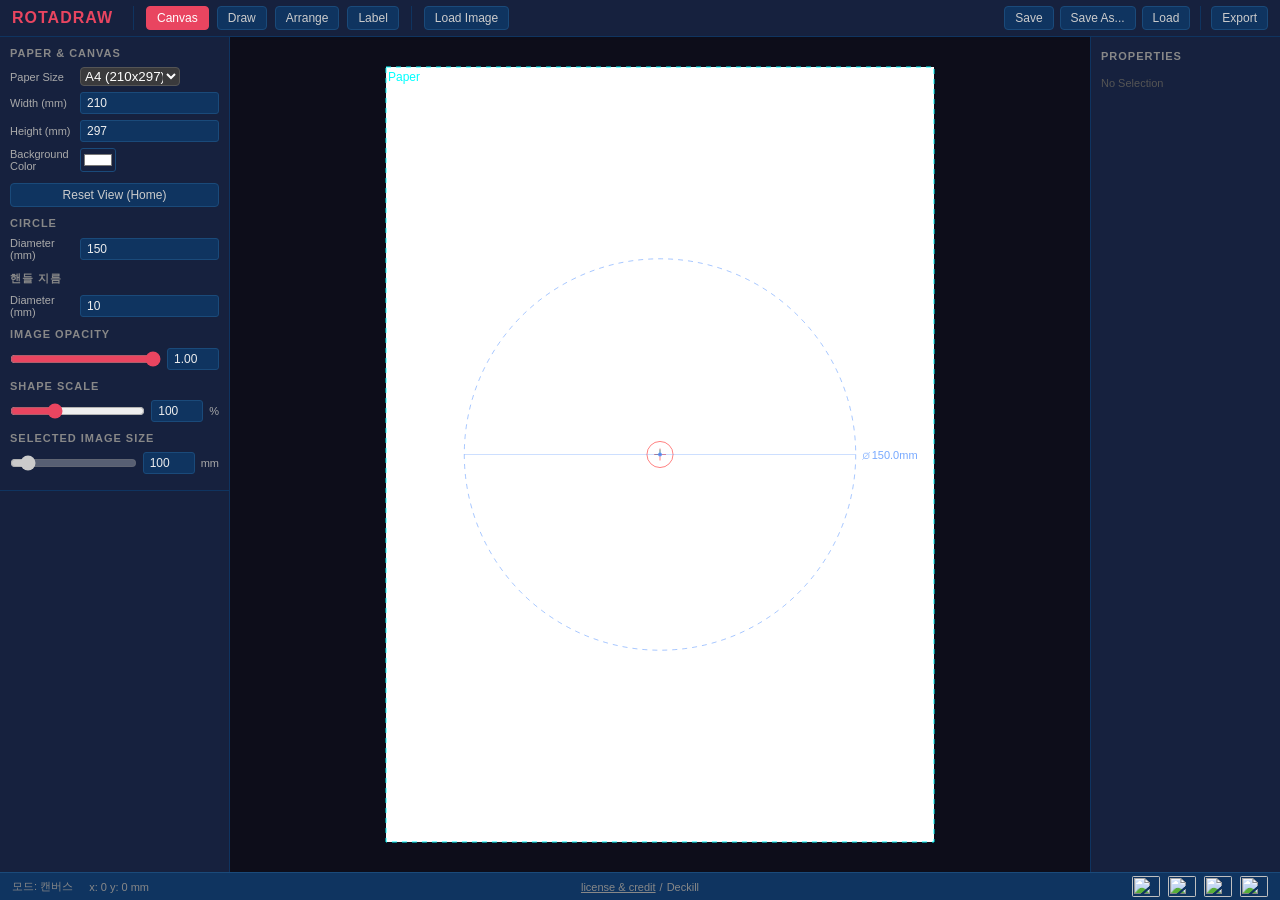
==== commit 1f04953c: "버그 수정" ====
--- a/index.html
+++ b/index.html
@@ -83,6 +83,8 @@
       <button class="tb-btn" style="width:100%;margin-top:5px" onclick="goHome()" data-i18n="원점 복귀 (Home)">원점 복귀 (Home)</button>
       <div class="panel-title" style="margin-top:10px" data-i18n="원">원</div>
       <div class="input-row"><label data-i18n="지름(mm)">지름(mm)</label><input type="number" id="circle-d" value="150" min="5" max="2000" step="0.5" oninput="circleFromInput()"></div>
+      <div class="panel-title" style="margin-top:10px" data-i18n="핸들 지름">가운데 핸들 지름</div>
+      <div class="input-row"><label data-i18n="지름(mm)">지름(mm)</label><input type="number" id="handle-d" value="10" min="0" max="200" step="0.5" oninput="handleFromInput()"></div>
       <div class="panel-title" style="margin-top:10px" data-i18n="이미지 불투명도">이미지 불투명도</div>
       <div class="input-row">
         <input type="range" id="img-opacity-range" min="0.05" max="1" step="0.05" value="1" oninput="onImgOpacity(this.value)">
@@ -103,8 +105,11 @@
     </div>
     <div class="panel-section" id="panel-draw" style="display:none">
       <div class="panel-title" data-i18n="도구">도구</div>
-      <button class="panel-btn active" id="tool-spline" onclick="setDrawTool('spline')" data-i18n="맞춤점 스플라인">맞춤점 스플라인</button>
-      <div id="spline-algo-container" style="margin: 5px 0; padding: 4px; background: #1a1a1c; border-radius: 4px;">
+      <button class="panel-btn active" id="tool-select" onclick="setDrawTool('select')" data-i18n="선택 / 이동">선택 / 이동</button>
+      <button class="panel-btn" id="tool-line" onclick="setDrawTool('line')" data-i18n="직선">직선</button>
+      
+      <button class="panel-btn" id="tool-spline" onclick="setDrawTool('spline')" data-i18n="맞춤점 스플라인">맞춤점 스플라인</button>
+      <div id="spline-algo-container" style="display: none; margin: 5px 0; padding: 4px; background: #1a1a1c; border-radius: 4px;">
         <div style="font-size: 10px; color: #8e8e93; margin-bottom: 4px;" data-i18n="스플라인 종류:">스플라인 종류:</div>
         <div style="display: flex; gap: 4px;">
           <button class="panel-btn active" id="algo-natural" onclick="setSplineAlgo('natural')" style="font-size: 10px; margin: 0; padding: 4px; flex: 1;" data-i18n="글로벌">글로벌</button>
@@ -112,17 +117,36 @@
           <button class="panel-btn" id="algo-bspline" onclick="setSplineAlgo('bspline')" style="font-size: 10px; margin: 0; padding: 4px; flex: 1;" data-i18n="B-스플라인">B-스플라인</button>
         </div>
       </div>
-      <button class="panel-btn" id="tool-line" onclick="setDrawTool('line')" data-i18n="직선">직선</button>
-      <button class="panel-btn" id="tool-select" onclick="setDrawTool('select')" data-i18n="선택 / 이동">선택 / 이동</button>
+      
+      <button class="panel-btn" id="tool-arc" onclick="setDrawTool('arc')" data-i18n="호">호</button>
+      <div id="arc-algo-container" style="display: none; margin: 5px 0; padding: 4px; background: #1a1a1c; border-radius: 4px;">
+        <div style="font-size: 10px; color: #8e8e93; margin-bottom: 4px;" data-i18n="그리기 방식:">그리기 방식:</div>
+        <div style="display: flex; gap: 4px;">
+          <button class="panel-btn active" id="arc-3pt" onclick="setArcMode('arc3pt')" style="font-size: 10px; margin: 0; padding: 4px; flex: 1;" data-i18n="3점 호">3점 호</button>
+          <button class="panel-btn" id="arc-center" onclick="setArcMode('arcCenter')" style="font-size: 10px; margin: 0; padding: 4px; flex: 1;" data-i18n="중심점 호">중심점 호</button>
+        </div>
+      </div>
+
+      <button class="panel-btn" id="tool-circle" onclick="setDrawTool('circle')" data-i18n="원">원</button>
+      <div id="circle-algo-container" style="display: none; margin: 5px 0; padding: 4px; background: #1a1a1c; border-radius: 4px;">
+        <div style="font-size: 10px; color: #8e8e93; margin-bottom: 4px;" data-i18n="그리기 방식:">그리기 방식:</div>
+        <div style="display: flex; gap: 4px;">
+          <button class="panel-btn active" id="circle-3pt" onclick="setCircleMode('circle3pt')" style="font-size: 10px; margin: 0; padding: 4px; flex: 1;" data-i18n="3점 원">3점 원</button>
+          <button class="panel-btn" id="circle-2pt" onclick="setCircleMode('circle2pt')" style="font-size: 10px; margin: 0; padding: 4px; flex: 1;" data-i18n="중심점 원">중심점 원</button>
+        </div>
+      </div>
       <div class="panel-title" style="margin-top:8px" data-i18n="두께 (mm)">두께 (mm)</div>
       <div class="input-row">
-        <input type="range" id="sw-range" min="0.5" max="2" step="0.05" value="1" oninput="onSwRange(this.value)">
-        <input type="number" id="sw-num" value="1.00" min="0.5" max="2" step="0.05" style="width:52px;flex:none" oninput="onSwNum(this.value)">
+        <input type="range" id="sw-range" min="0.1" max="5" step="0.05" value="1" oninput="onSwRange(this.value)">
+        <input type="number" id="sw-num" value="1.00" min="0.1" max="5" step="0.05" style="width:52px;flex:none" oninput="onSwNum(this.value)">
       </div>
       <div class="panel-title" style="margin-top:8px" data-i18n="도형 불투명도">도형 불투명도</div>
       <div class="input-row">
         <input type="range" id="shape-opacity-range" min="0.05" max="1" step="0.05" value="1" oninput="onShapeOpacity(this.value)">
         <input type="number" id="shape-opacity-num" value="1.00" min="0.05" max="1" step="0.05" style="width:52px;flex:none" oninput="onShapeOpacityNum(this.value)">
+      </div>
+      <div style="margin-top:8px;">
+        <button class="panel-btn active" id="global-hollow-btn" onclick="toggleGlobalHollow()" data-i18n="닫힌 도형 속 비우기 (○)">닫힌 도형 속 비우기 (○)</button>
       </div>
       <div style="display:flex;gap:4px;margin-top:8px">
         <button class="panel-btn" style="flex:1;margin:0" onclick="deleteSelectedShape()" data-i18n="삭제">삭제</button>
@@ -142,6 +166,13 @@
         <label style="font-size:12px; color:#ddd; margin-right:4px;" data-i18n="총 그룹 수">총 그룹 수</label>
         <input type="number" id="random-group-count" value="4" min="2" max="20" style="width:40px; background:#0f3460; border:1px solid #1a4a7a; border-radius:3px; color:#eee; padding:3px; font-size:12px;">
         <button class="panel-btn" onclick="generateRandomLayout()" style="margin:0; padding:4px 8px; flex:1;" data-i18n="랜덤 분산 배치">랜덤 분산 배치</button>
+      </div>
+      <div style="margin-bottom:8px; background:#1a1a1c; padding:6px; border-radius:4px;">
+        <div style="font-size:10px; color:#8e8e93; margin-bottom:4px;" data-i18n="이동 기준">이동 기준</div>
+        <div style="display:flex; gap:4px;">
+          <button class="panel-btn active" id="drag-mode-shape" onclick="setArrDragMode('shape')" style="font-size:10px; margin:0; padding:4px; flex:1;" data-i18n="도형 기준">도형 기준</button>
+          <button class="panel-btn" id="drag-mode-handle" onclick="setArrDragMode('handle')" style="font-size:10px; margin:0; padding:4px; flex:1;" data-i18n="핸들 기준">핸들 기준</button>
+        </div>
       </div>
       <div class="panel-title" data-i18n="그룹">그룹</div>
       <button class="panel-btn" onclick="addGroup()" data-i18n="새 그룹 생성">+ 그룹 추가</button>
